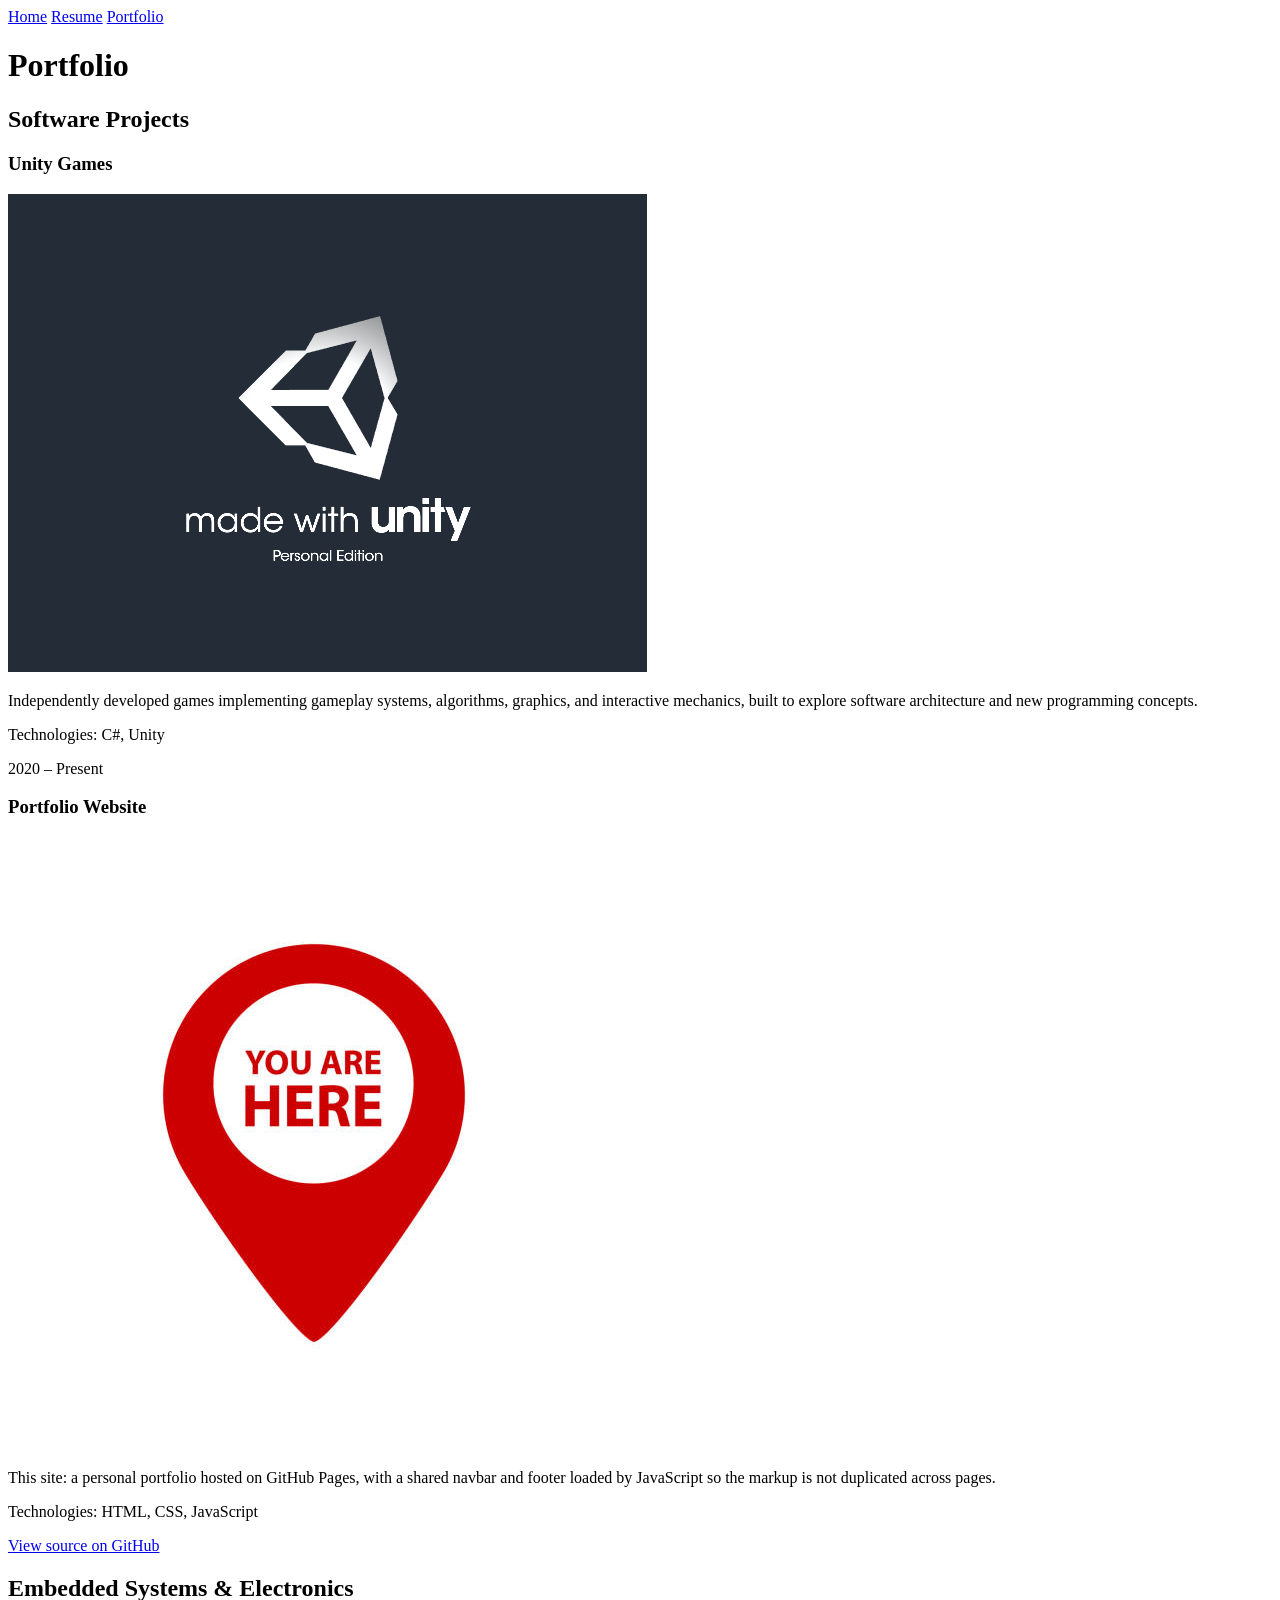
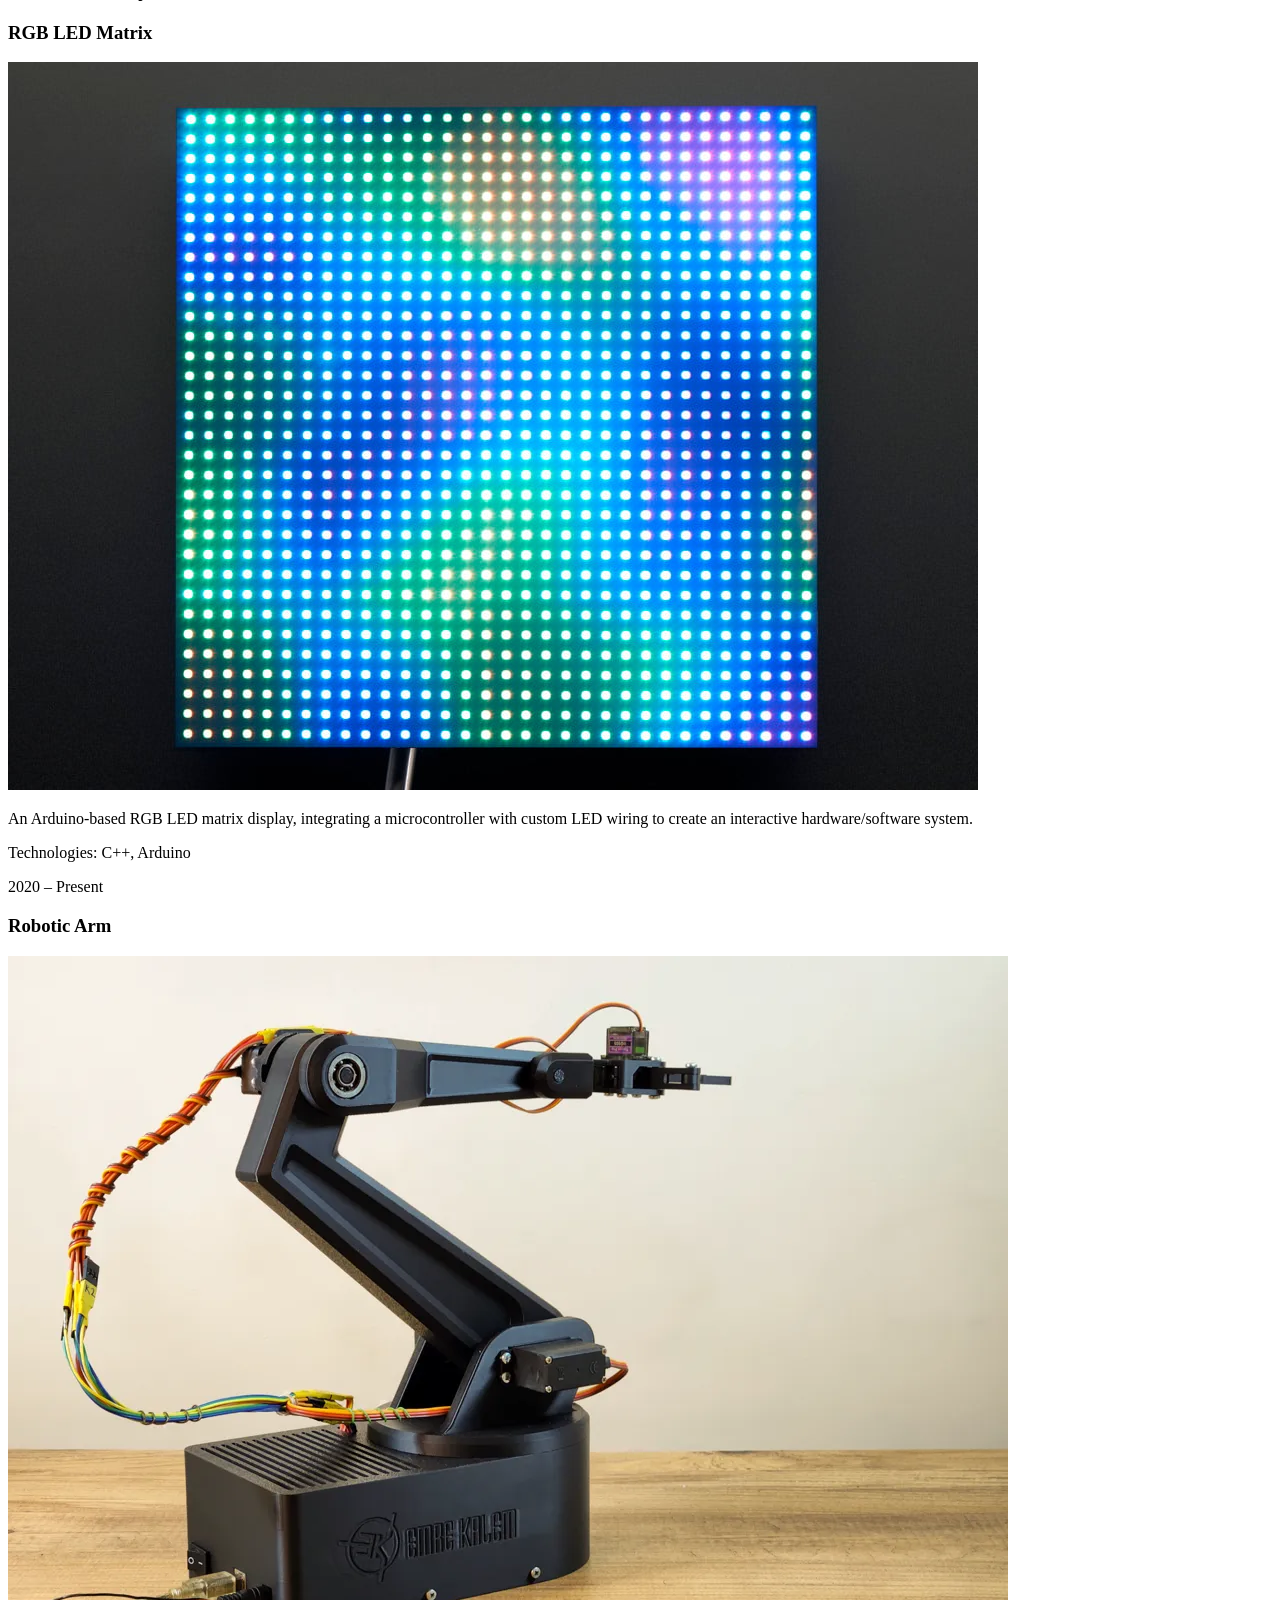
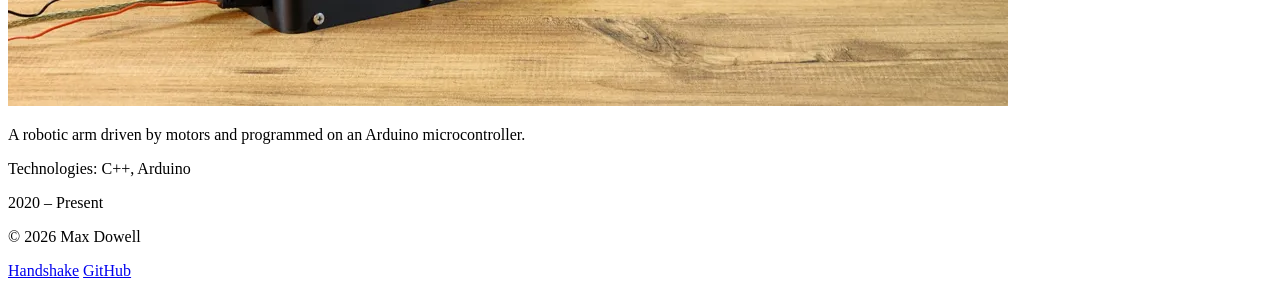
==== portfolio.html @ bc00e0ac "added portfolio" ====
<!DOCTYPE html>
<html lang="en">
<head>
  <meta charset="UTF-8">
  <meta name="viewport" content="width=device-width, initial-scale=1.0">
  <title>Portfolio | Max Dowell</title>
  <link rel="stylesheet" href="style.css">
  <script src="layout.js" defer></script>
</head>
<body>
  <header id="site-header"></header>

  <main>
    <h1>Portfolio</h1>

    <section aria-labelledby="software-heading">
      <h2 id="software-heading">Software Projects</h2>

      <article>
        <h3>Unity Games</h3>
        <img src="./assets/projects/unity-games.png" alt="Screenshot of Unity Splash Screen">
        <p>Independently developed games implementing gameplay systems, algorithms, graphics, and interactive mechanics, built to explore software architecture and new programming concepts.</p>
        <p>Technologies: C#, Unity</p>
        <p>2020 &ndash; Present</p>
      </article>

      <article>
        <h3>Portfolio Website</h3>
        <img src="./assets/projects/you-are-here.jpg" alt="You are here sign">
        <p>This site: a personal portfolio hosted on GitHub Pages, with a shared navbar and footer loaded by JavaScript so the markup is not duplicated across pages.</p>
        <p>Technologies: HTML, CSS, JavaScript</p>
        <p><a href="https://github.com/rhit-dowellmw/rhit-dowellmw.github.io">View source on GitHub</a></p>
      </article>
    </section>

    <section aria-labelledby="embedded-heading">
      <h2 id="embedded-heading">Embedded Systems &amp; Electronics</h2>

      <article>
        <h3>RGB LED Matrix</h3>
        <img src="./assets/projects/led-matrix.jpg" alt="Photo of an Arduino-driven RGB LED matrix">
        <p>An Arduino-based RGB LED matrix display, integrating a microcontroller with custom LED wiring to create an interactive hardware/software system.</p>
        <p>Technologies: C++, Arduino</p>
        <p>2020 &ndash; Present</p>
      </article>

      <article>
        <h3>Robotic Arm</h3>
        <img src="./assets/projects/robotic-arm.webp" alt="Photo of an Arduino-controlled robotic arm">
        <p>A robotic arm driven by motors and programmed on an Arduino microcontroller.</p>
        <p>Technologies: C++, Arduino</p>
        <p>2020 &ndash; Present</p>
      </article>
    </section>
  </main>

  <footer id="site-footer"></footer>
</body>
</html>
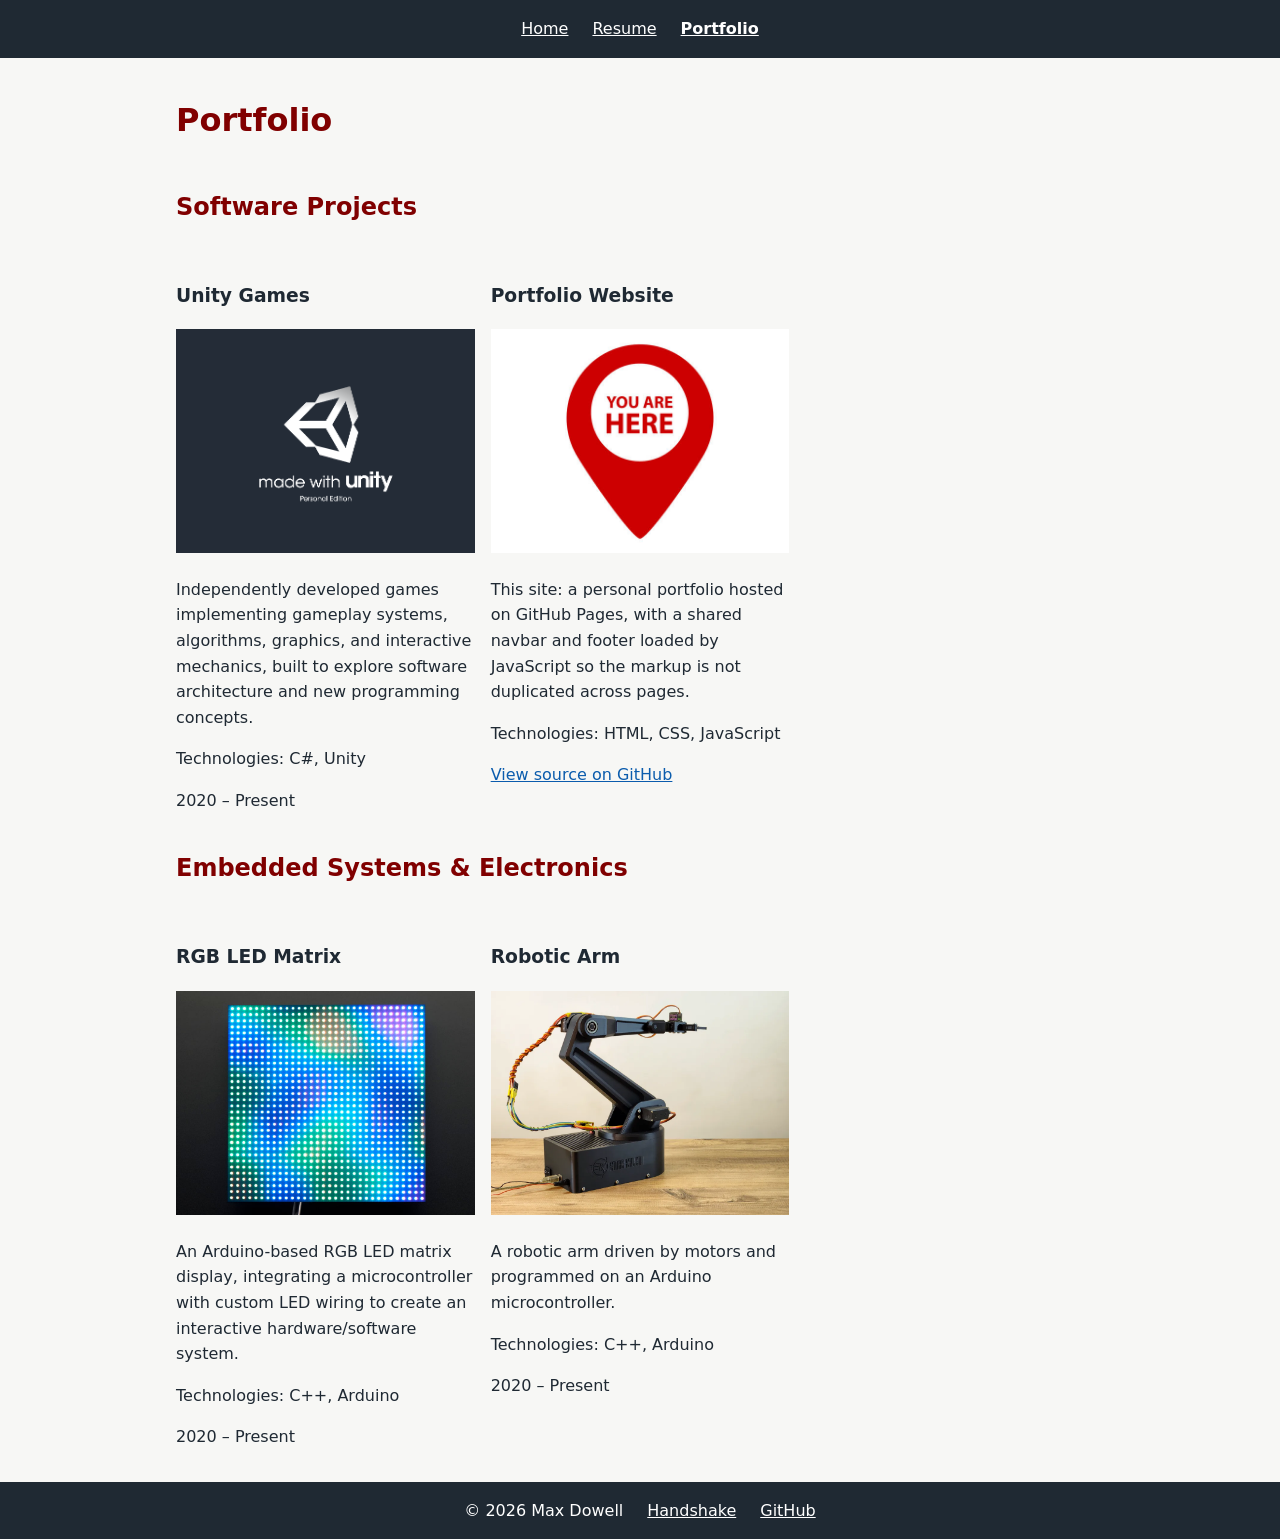
==== commit 0bca34a2: "added css" ====
--- a/portfolio.html
+++ b/portfolio.html
@@ -13,7 +13,7 @@
   <main>
     <h1>Portfolio</h1>
 
-    <section aria-labelledby="software-heading">
+    <section class="project-grid" aria-labelledby="software-heading">
       <h2 id="software-heading">Software Projects</h2>
 
       <article>
@@ -33,7 +33,7 @@
       </article>
     </section>
 
-    <section aria-labelledby="embedded-heading">
+    <section class="project-grid" aria-labelledby="embedded-heading">
       <h2 id="embedded-heading">Embedded Systems &amp; Electronics</h2>
 
       <article>
--- a/style.css
+++ b/style.css
@@ -0,0 +1,100 @@
+/* Colors checked against WCAG 1.4.3 contrast minimum */
+:root {
+  --bg: #f7f7f5;
+  --text: #1f2933;
+  --accent: #800000;
+  --link: #0b5cad;
+  --visited: #6b2c91;
+  --bar: #1f2933;
+  --bar-text: #ffffff;
+  --bar-visited: #d6bcfa;
+}
+
+body {
+  margin: 0;
+  min-height: 100vh;
+  display: flex;
+  flex-direction: column;
+  background: var(--bg);
+  color: var(--text);
+  font-family: system-ui, sans-serif;
+  line-height: 1.6;
+}
+
+main {
+  flex: 1;
+  width: 100%;
+  max-width: 60rem;
+  margin: 0 auto;
+  padding: 1rem;
+  box-sizing: border-box;
+}
+
+h1, h2 {
+  color: var(--accent);
+}
+
+img {
+  max-width: 100%;
+}
+
+a {
+  color: var(--link);
+}
+
+a:visited {
+  color: var(--visited);
+}
+
+#site-header, #site-footer {
+  background: var(--bar);
+  color: var(--bar-text);
+  padding: 1rem;
+  display: flex;
+  gap: 1.5rem;
+  justify-content: center;
+}
+
+#site-header a, #site-footer a {
+  color: var(--bar-text);
+}
+
+#site-header a:visited, #site-footer a:visited {
+  color: var(--bar-visited);
+}
+
+#site-header nav {
+  display: flex;
+  gap: 1.5rem;
+}
+
+#site-header a[aria-current="page"] {
+  font-weight: bold;
+}
+
+#site-footer p {
+  margin: 0;
+}
+
+#name-heading + img {
+  width: 14rem;
+  aspect-ratio: 1;
+  object-fit: cover;
+  border-radius: 50%;
+}
+
+.project-grid {
+  display: grid;
+  grid-template-columns: repeat(auto-fill, minmax(16rem, 1fr));
+  gap: 1rem;
+}
+
+.project-grid h2 {
+  grid-column: 1 / -1;
+}
+
+.project-grid img {
+  width: 100%;
+  aspect-ratio: 4 / 3;
+  object-fit: cover;
+}
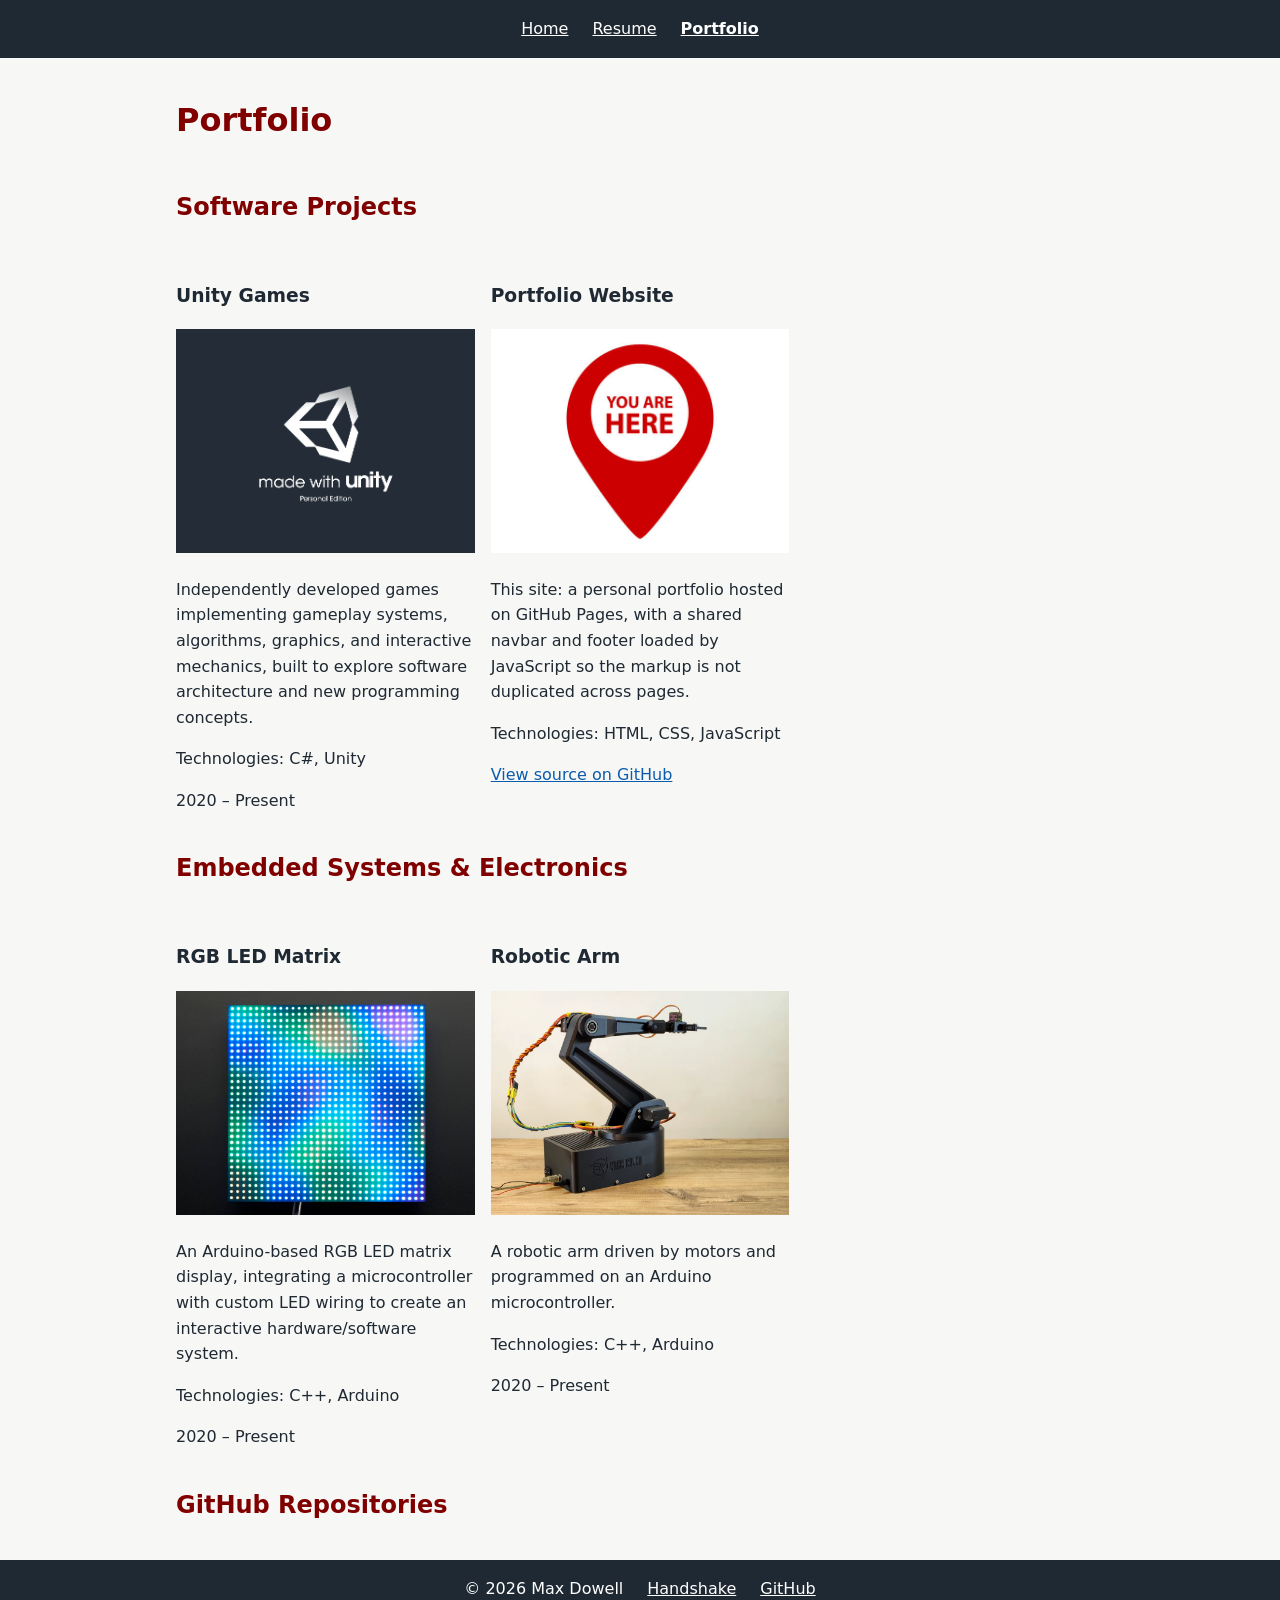
==== commit bc9e2498: "javascript" ====
--- a/portfolio.html
+++ b/portfolio.html
@@ -6,6 +6,7 @@
   <title>Portfolio | Max Dowell</title>
   <link rel="stylesheet" href="style.css">
   <script src="layout.js" defer></script>
+  <script src="portfolio.js" defer></script>
 </head>
 <body>
   <header id="site-header"></header>
@@ -52,6 +53,10 @@
         <p>2020 &ndash; Present</p>
       </article>
     </section>
+    <section aria-labelledby="repos-heading">
+      <h2 id="repos-heading">GitHub Repositories</h2>
+      <ul id="repo-list"></ul>
+    </section>
   </main>
 
   <footer id="site-footer"></footer>
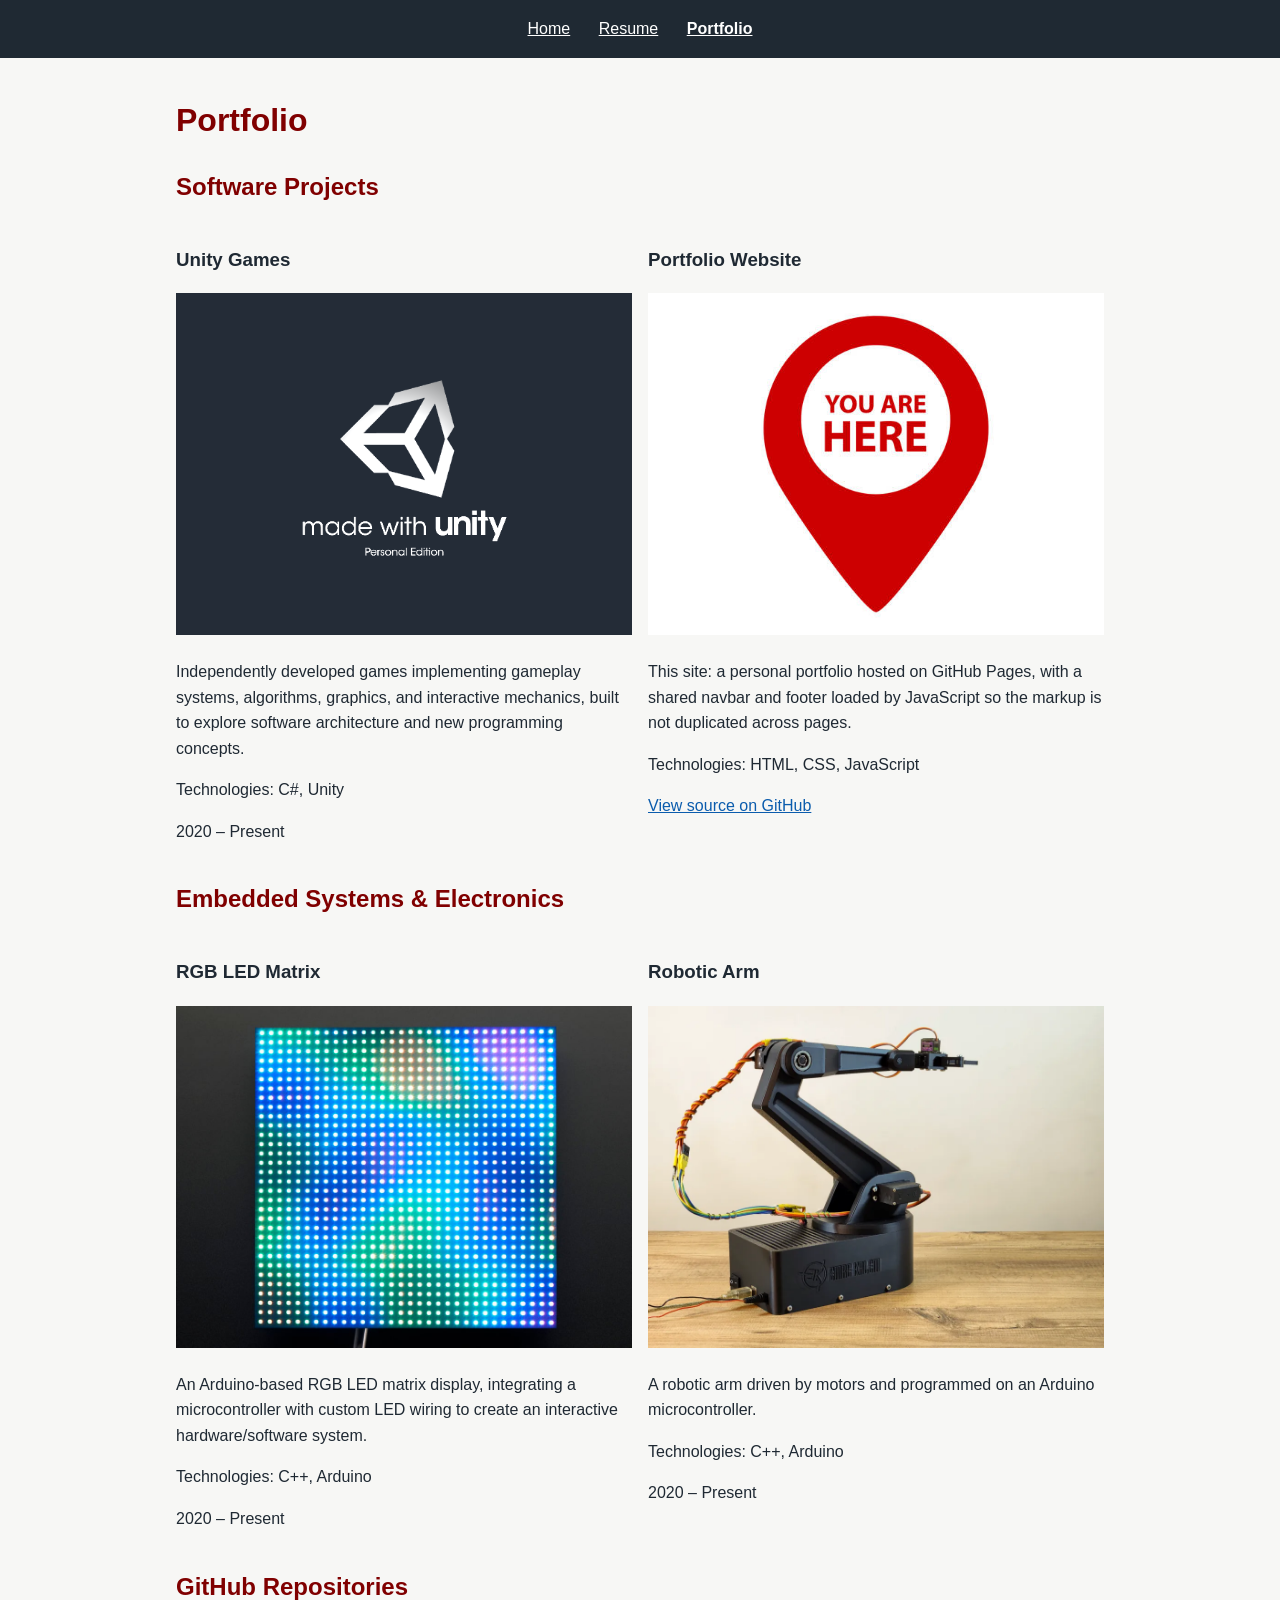
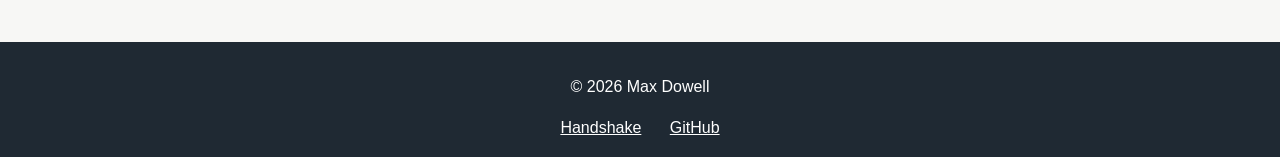
==== commit 72b1f24e: "once-over" ====
--- a/portfolio.html
+++ b/portfolio.html
@@ -5,8 +5,6 @@
   <meta name="viewport" content="width=device-width, initial-scale=1.0">
   <title>Portfolio | Max Dowell</title>
   <link rel="stylesheet" href="style.css">
-  <script src="layout.js" defer></script>
-  <script src="portfolio.js" defer></script>
 </head>
 <body>
   <header id="site-header"></header>
@@ -14,51 +12,57 @@
   <main>
     <h1>Portfolio</h1>
 
-    <section class="project-grid" aria-labelledby="software-heading">
-      <h2 id="software-heading">Software Projects</h2>
+    <section>
+      <h2>Software Projects</h2>
+      <div class="project-grid">
+        <article>
+          <h3>Unity Games</h3>
+          <img src="./assets/projects/unity-games.png" alt="Screenshot of Unity Splash Screen">
+          <p>Independently developed games implementing gameplay systems, algorithms, graphics, and interactive mechanics, built to explore software architecture and new programming concepts.</p>
+          <p>Technologies: C#, Unity</p>
+          <p>2020 &ndash; Present</p>
+        </article>
 
-      <article>
-        <h3>Unity Games</h3>
-        <img src="./assets/projects/unity-games.png" alt="Screenshot of Unity Splash Screen">
-        <p>Independently developed games implementing gameplay systems, algorithms, graphics, and interactive mechanics, built to explore software architecture and new programming concepts.</p>
-        <p>Technologies: C#, Unity</p>
-        <p>2020 &ndash; Present</p>
-      </article>
-
-      <article>
-        <h3>Portfolio Website</h3>
-        <img src="./assets/projects/you-are-here.jpg" alt="You are here sign">
-        <p>This site: a personal portfolio hosted on GitHub Pages, with a shared navbar and footer loaded by JavaScript so the markup is not duplicated across pages.</p>
-        <p>Technologies: HTML, CSS, JavaScript</p>
-        <p><a href="https://github.com/rhit-dowellmw/rhit-dowellmw.github.io">View source on GitHub</a></p>
-      </article>
+        <article>
+          <h3>Portfolio Website</h3>
+          <img src="./assets/projects/you-are-here.jpg" alt="You are here sign">
+          <p>This site: a personal portfolio hosted on GitHub Pages, with a shared navbar and footer loaded by JavaScript so the markup is not duplicated across pages.</p>
+          <p>Technologies: HTML, CSS, JavaScript</p>
+          <p><a href="https://github.com/rhit-dowellmw/rhit-dowellmw.github.io">View source on GitHub</a></p>
+        </article>
+      </div>
     </section>
 
-    <section class="project-grid" aria-labelledby="embedded-heading">
-      <h2 id="embedded-heading">Embedded Systems &amp; Electronics</h2>
+    <section>
+      <h2>Embedded Systems &amp; Electronics</h2>
+      <div class="project-grid">
+        <article>
+          <h3>RGB LED Matrix</h3>
+          <img src="./assets/projects/led-matrix.jpg" alt="Photo of an Arduino-driven RGB LED matrix">
+          <p>An Arduino-based RGB LED matrix display, integrating a microcontroller with custom LED wiring to create an interactive hardware/software system.</p>
+          <p>Technologies: C++, Arduino</p>
+          <p>2020 &ndash; Present</p>
+        </article>
 
-      <article>
-        <h3>RGB LED Matrix</h3>
-        <img src="./assets/projects/led-matrix.jpg" alt="Photo of an Arduino-driven RGB LED matrix">
-        <p>An Arduino-based RGB LED matrix display, integrating a microcontroller with custom LED wiring to create an interactive hardware/software system.</p>
-        <p>Technologies: C++, Arduino</p>
-        <p>2020 &ndash; Present</p>
-      </article>
+        <article>
+          <h3>Robotic Arm</h3>
+          <img src="./assets/projects/robotic-arm.webp" alt="Photo of an Arduino-controlled robotic arm">
+          <p>A robotic arm driven by motors and programmed on an Arduino microcontroller.</p>
+          <p>Technologies: C++, Arduino</p>
+          <p>2020 &ndash; Present</p>
+        </article>
+      </div>
+    </section>
 
-      <article>
-        <h3>Robotic Arm</h3>
-        <img src="./assets/projects/robotic-arm.webp" alt="Photo of an Arduino-controlled robotic arm">
-        <p>A robotic arm driven by motors and programmed on an Arduino microcontroller.</p>
-        <p>Technologies: C++, Arduino</p>
-        <p>2020 &ndash; Present</p>
-      </article>
-    </section>
-    <section aria-labelledby="repos-heading">
-      <h2 id="repos-heading">GitHub Repositories</h2>
+    <section>
+      <h2>GitHub Repositories</h2>
       <ul id="repo-list"></ul>
     </section>
   </main>
 
   <footer id="site-footer"></footer>
+
+  <script src="layout.js"></script>
+  <script src="portfolio.js"></script>
 </body>
 </html>
--- a/style.css
+++ b/style.css
@@ -1,37 +1,27 @@
-/* Colors checked against WCAG 1.4.3 contrast minimum */
-:root {
-  --bg: #f7f7f5;
-  --text: #1f2933;
-  --accent: #800000;
-  --link: #0b5cad;
-  --visited: #6b2c91;
-  --bar: #1f2933;
-  --bar-text: #ffffff;
-  --bar-visited: #d6bcfa;
-}
+/* Colors checked against WCAG 1.4.3 contrast minimum: https://webaim.org/resources/contrastchecker/ */
 
 body {
   margin: 0;
   min-height: 100vh;
   display: flex;
   flex-direction: column;
-  background: var(--bg);
-  color: var(--text);
-  font-family: system-ui, sans-serif;
+  background: #f7f7f5;
+  color: #1f2933;
+  font-family: Arial, sans-serif;
   line-height: 1.6;
 }
 
 main {
   flex: 1;
   width: 100%;
+  box-sizing: border-box;
   max-width: 60rem;
   margin: 0 auto;
   padding: 1rem;
-  box-sizing: border-box;
 }
 
 h1, h2 {
-  color: var(--accent);
+  color: #800000;
 }
 
 img {
@@ -39,44 +29,34 @@
 }
 
 a {
-  color: var(--link);
+  color: #0b5cad;
 }
 
 a:visited {
-  color: var(--visited);
+  color: #6b2c91;
 }
 
 #site-header, #site-footer {
-  background: var(--bar);
-  color: var(--bar-text);
+  background: #1f2933;
+  color: #ffffff;
   padding: 1rem;
-  display: flex;
-  gap: 1.5rem;
-  justify-content: center;
+  text-align: center;
 }
 
 #site-header a, #site-footer a {
-  color: var(--bar-text);
+  color: #ffffff;
+  margin: 0 0.75rem;
 }
 
 #site-header a:visited, #site-footer a:visited {
-  color: var(--bar-visited);
-}
-
-#site-header nav {
-  display: flex;
-  gap: 1.5rem;
+  color: #d6bcfa;
 }
 
 #site-header a[aria-current="page"] {
   font-weight: bold;
 }
 
-#site-footer p {
-  margin: 0;
-}
-
-#name-heading + img {
+.headshot {
   width: 14rem;
   aspect-ratio: 1;
   object-fit: cover;
@@ -85,12 +65,8 @@
 
 .project-grid {
   display: grid;
-  grid-template-columns: repeat(auto-fill, minmax(16rem, 1fr));
+  grid-template-columns: 1fr 1fr;
   gap: 1rem;
-}
-
-.project-grid h2 {
-  grid-column: 1 / -1;
 }
 
 .project-grid img {
